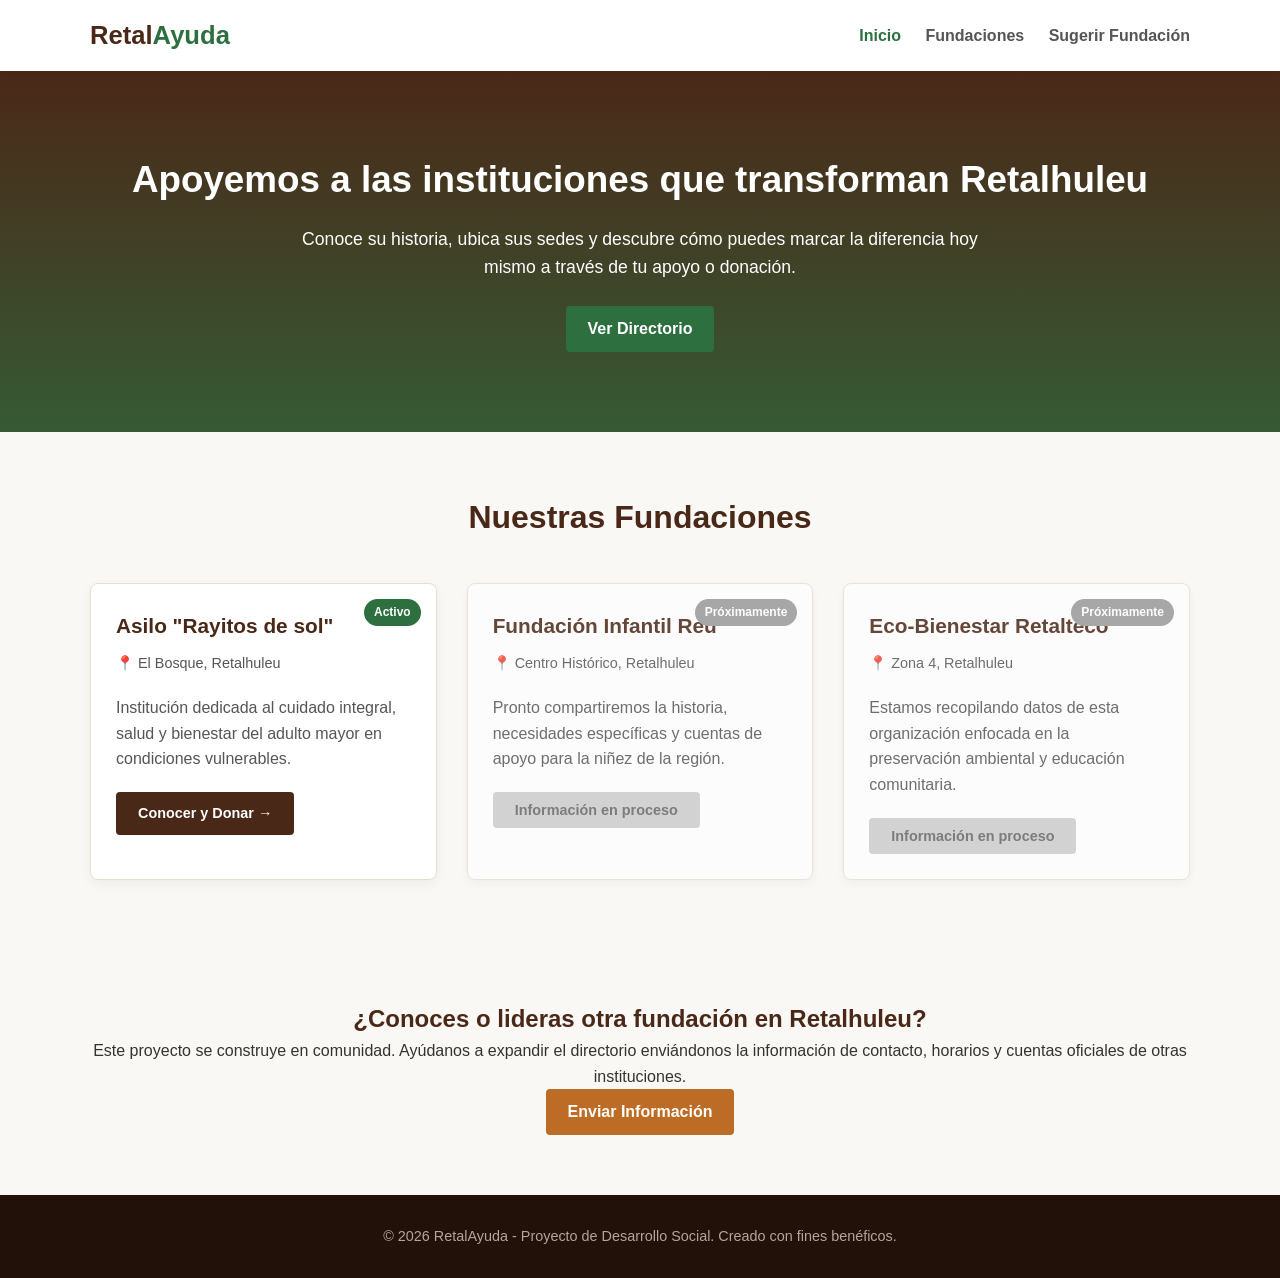
==== index.html @ 09174a7c "Fix HTML formatting for index.html" ====
<!DOCTYPE html>
<html lang="es">
<head>
    <meta charset="UTF-8">
    <meta name="viewport" content="width=device-width, initial-scale=1.0">
    <title>Fundaciones de Retalhuleu | Directorio Social</title>
<link rel="stylesheet" href="styles.css">
</head>
<body>

    <header class="main-header">
        <div class="container">
            <h1 class="logo">Retal<span>Ayuda</span></h1>
            <nav class="main-nav">
                <a href="index.html" class="active">Inicio</a>
                <a href="#directorio">Fundaciones</a>
                <a href="#contacto">Sugerir Fundación</a>
            </nav>
        </div>
    </header>

    <section class="hero">
        <div class="container">
            <h2>Apoyemos a las instituciones que transforman Retalhuleu</h2>
            <p>Conoce su historia, ubica sus sedes y descubre cómo puedes marcar la diferencia hoy mismo a través de tu apoyo o donación.</p>
            <a href="#directorio" class="btn-primary">Ver Directorio</a>
        </div>
    </section>

    <section id="directorio" class="directory-section">
        <div class="container">
            <h2 class="section-title">Nuestras Fundaciones</h2>
            <div class="grid-directory">
                
                <div class="card card-active">
                    <div class="card-badge badge-success">Activo</div>
                    <div class="card-content">
                        <h3>Asilo "Rayitos de sol"</h3>
                        <p class="location-tag">📍 El Bosque, Retalhuleu</p>
                        <p>Institución dedicada al cuidado integral, salud y bienestar del adulto mayor en condiciones vulnerables.</p>
                        <a href="asilo-rayitos-de-sol.html" class="btn-card">Conocer y Donar →</a>
                    </div>
                </div>

                <div class="card card-disabled">
                    <div class="card-badge badge-pending">Próximamente</div>
                    <div class="card-content">
                        <h3>Fundación Infantil Reu</h3>
                        <p class="location-tag">📍 Centro Histórico, Retalhuleu</p>
                        <p>Pronto compartiremos la historia, necesidades específicas y cuentas de apoyo para la niñez de la región.</p>
                        <button class="btn-card" disabled>Información en proceso</button>
                    </div>
                </div>

                <div class="card card-disabled">
                    <div class="card-badge badge-pending">Próximamente</div>
                    <div class="card-content">
                        <h3>Eco-Bienestar Retalteco</h3>
                        <p class="location-tag">📍 Zona 4, Retalhuleu</p>
                        <p>Estamos recopilando datos de esta organización enfocada en la preservación ambiental y educación comunitaria.</p>
                        <button class="btn-card" disabled>Información en proceso</button>
                    </div>
                </div>

            </div>
        </div>
    </section>

    <section id="contacto" class="collab-section">
        <div class="container text-center">
            <h2>¿Conoces o lideras otra fundación en Retalhuleu?</h2>
            <p>Este proyecto se construye en comunidad. Ayúdanos a expandir el directorio enviándonos la información de contacto, horarios y cuentas oficiales de otras instituciones.</p>
            <a href="mailto:tu-correo@gmail.com" class="btn-secondary">Enviar Información</a>
        </div>
    </section>

    <footer class="main-footer">
        <div class="container text-center">
            <p>© 2026 RetalAyuda - Proyecto de Desarrollo Social. Creado con fines benéficos.</p>
        </div>
    </footer>

</body>
</html>
---- styles.css ----
/* ---- Estilos Globales y Reset ---- */
* {
    margin: 0;
    padding: 0;
    box-sizing: border-box;
}

body {
    font-family: 'Segoe UI', Arial, sans-serif;
    line-height: 1.6;
    color: #333333;
    background-color: #faf8f5;
}

.container {
    width: 90%;
    max-width: 1100px;
    margin: 0 auto;
}

.text-center { text-align: center; }
.bg-light { background-color: #f0eae4; }

/* ---- Tipografía y Botones ---- */
h1, h2, h3, h4 {
    color: #4a2818; /* Tono café arcilla cálido y social */
}

.btn-primary, .btn-secondary, .btn-card {
    display: inline-block;
    padding: 10px 22px;
    border-radius: 4px;
    text-decoration: none;
    font-weight: bold;
    transition: all 0.3s ease;
    cursor: pointer;
}

.btn-primary {
    background-color: #2e6f40; /* Verde institucional / esperanza */
    color: #ffffff;
}
.btn-primary:hover { background-color: #1e4b2a; }

.btn-secondary {
    background-color: #bc6c25; /* Ocre / Calidez */
    color: #ffffff;
}
.btn-secondary:hover { background-color: #9b5418; }

.btn-card {
    background-color: #4a2818;
    color: white;
    font-size: 0.9rem;
    border: none;
}
.btn-card:hover { background-color: #2b140a; }

button:disabled {
    background-color: #cccccc !important;
    color: #666666 !important;
    cursor: not-allowed;
}

/* ---- Encabezado Comercial ---- */
.main-header {
    background-color: #ffffff;
    box-shadow: 0 2px 5px rgba(0,0,0,0.05);
    padding: 15px 0;
    position: sticky;
    top: 0;
    z-index: 100;
}

.main-header .container {
    display: flex;
    justify-content: space-between;
    align-items: center;
    flex-wrap: wrap;
}

.logo {
    font-size: 1.6rem;
    font-weight: 800;
}
.logo a { text-decoration: none; color: #4a2818; }
.logo span { color: #2e6f40; }

.main-nav a {
    text-decoration: none;
    color: #555555;
    margin-left: 20px;
    font-weight: 600;
}
.main-nav a:hover, .main-nav a.active {
    color: #2e6f40;
}

/* ---- Secciones de la Landing Page ---- */
.hero {
    background: linear-gradient(rgba(74, 40, 24, 0.8), rgba(46, 111, 64, 0.7)), url('../assets/img/hero-bg.jpg') no-repeat center center/cover;
    background-color: #4a2818; /* Fallback */
    color: #ffffff;
    padding: 80px 0;
    text-align: center;
}

.hero h2 { color: #ffffff; font-size: 2.3rem; margin-bottom: 15px; }
.hero p { max-width: 700px; margin: 0 auto 25px auto; font-size: 1.1rem; }

.inner-section, .directory-section, .collab-section {
    padding: 60px 0;
}

.section-title {
    text-align: center;
    font-size: 2rem;
    margin-bottom: 40px;
    position: relative;
}

/* ---- Rejillas y Tarjetas (Grids) ---- */
.grid-directory, .grid-stories {
    display: grid;
    grid-template-columns: repeat(auto-fit, minmax(300px, 1fr));
    gap: 30px;
}

.card, .story-card {
    background-color: #ffffff;
    border-radius: 8px;
    box-shadow: 0 4px 12px rgba(0,0,0,0.05);
    overflow: hidden;
    position: relative;
    border: 1px solid #eaddcf;
}

.card-content, .story-body {
    padding: 25px;
}

.card h3, .story-body h3 { margin-bottom: 10px; font-size: 1.3rem; }
.location-tag { color: #777777; font-size: 0.9rem; margin-bottom: 12px; }
.card p { margin-bottom: 20px; color: #555555; }

.card-badge {
    position: absolute;
    top: 15px;
    right: 15px;
    padding: 4px 10px;
    border-radius: 20px;
    font-size: 0.75rem;
    font-weight: bold;
    color: #ffffff;
}
.badge-success { background-color: #2e6f40; }
.badge-pending { background-color: #999999; }

.card-disabled { opacity: 0.85; background-color: #fdfdfd; }

/* ---- Estilos de Historias ---- */
.story-card { display: flex; flex-direction: column; align-items: center; text-align: center; }
.story-img-placeholder {
    font-size: 3.5rem;
    background-color: #f0eae4;
    width: 90px;
    height: 90px;
    border-radius: 50%;
    display: flex;
    align-items: center;
    justify-content: center;
    margin-top: 25px;
}
.story-body p { font-style: italic; color: #444444; }

/* ---- Estilos de Donaciones ---- */
.grid-bank-accounts {
    display: grid;
    grid-template-columns: repeat(auto-fit, minmax(280px, 1fr));
    gap: 20px;
    margin-top: 30px;
}

.bank-card {
    background-color: #ffffff;
    padding: 30px;
    border-radius: 6px;
    border-left: 5px solid #bc6c25;
    box-shadow: 0 2px 8px rgba(0,0,0,0.04);
}
.bank-card h4 { margin-bottom: 15px; font-size: 1.1rem; }
.bank-name { color: #2e6f40; font-weight: bold; }
.account-number { font-size: 1.2rem; margin: 8px 0; color: #111; }

/* ---- Info Adicional e iframe de Mapa ---- */
.page-title-banner { background-color: #4a2818; color: #ffffff; padding: 45px 0; text-align: center; }
.page-title-banner h2 { color: white; font-size: 2.2rem; }
.category-tag { background-color: #2e6f40; padding: 3px 10px; border-radius: 3px; font-size: 0.8rem; font-weight: bold; }

.grid-info {
    display: grid;
    grid-template-columns: repeat(auto-fit, minmax(320px, 1fr));
    gap: 40px;
    align-items: center;
}

.schedule-box { background-color: #f0eae4; padding: 20px; border-radius: 6px; margin: 20px 0; }
.schedule-box ul { list-style: none; padding-left: 0; }
.schedule-box li { margin-bottom: 8px; }
.note { font-size: 0.9rem; color: #666; }
.map-container { border-radius: 8px; overflow: hidden; box-shadow: 0 4px 10px rgba(0,0,0,0.1); }

/* ---- Footer ---- */
.main-footer { background-color: #221109; color: #b5a49c; padding: 30px 0; font-size: 0.9rem; }
.back-link { color: #ffffff; text-decoration: none; display: inline-block; margin-bottom: 10px; }
.back-link:hover { color: #bc6c25; }

/* ---- Responsive (Pantallas Pequeñas) ---- */
@media (max-width: 768px) {
    .main-header .container { flex-direction: column; text-align: center; }
    .main-nav { margin-top: 15px; }
    .main-nav a { margin: 0 10px; }
    .hero h2 { font-size: 1.8rem; }
}
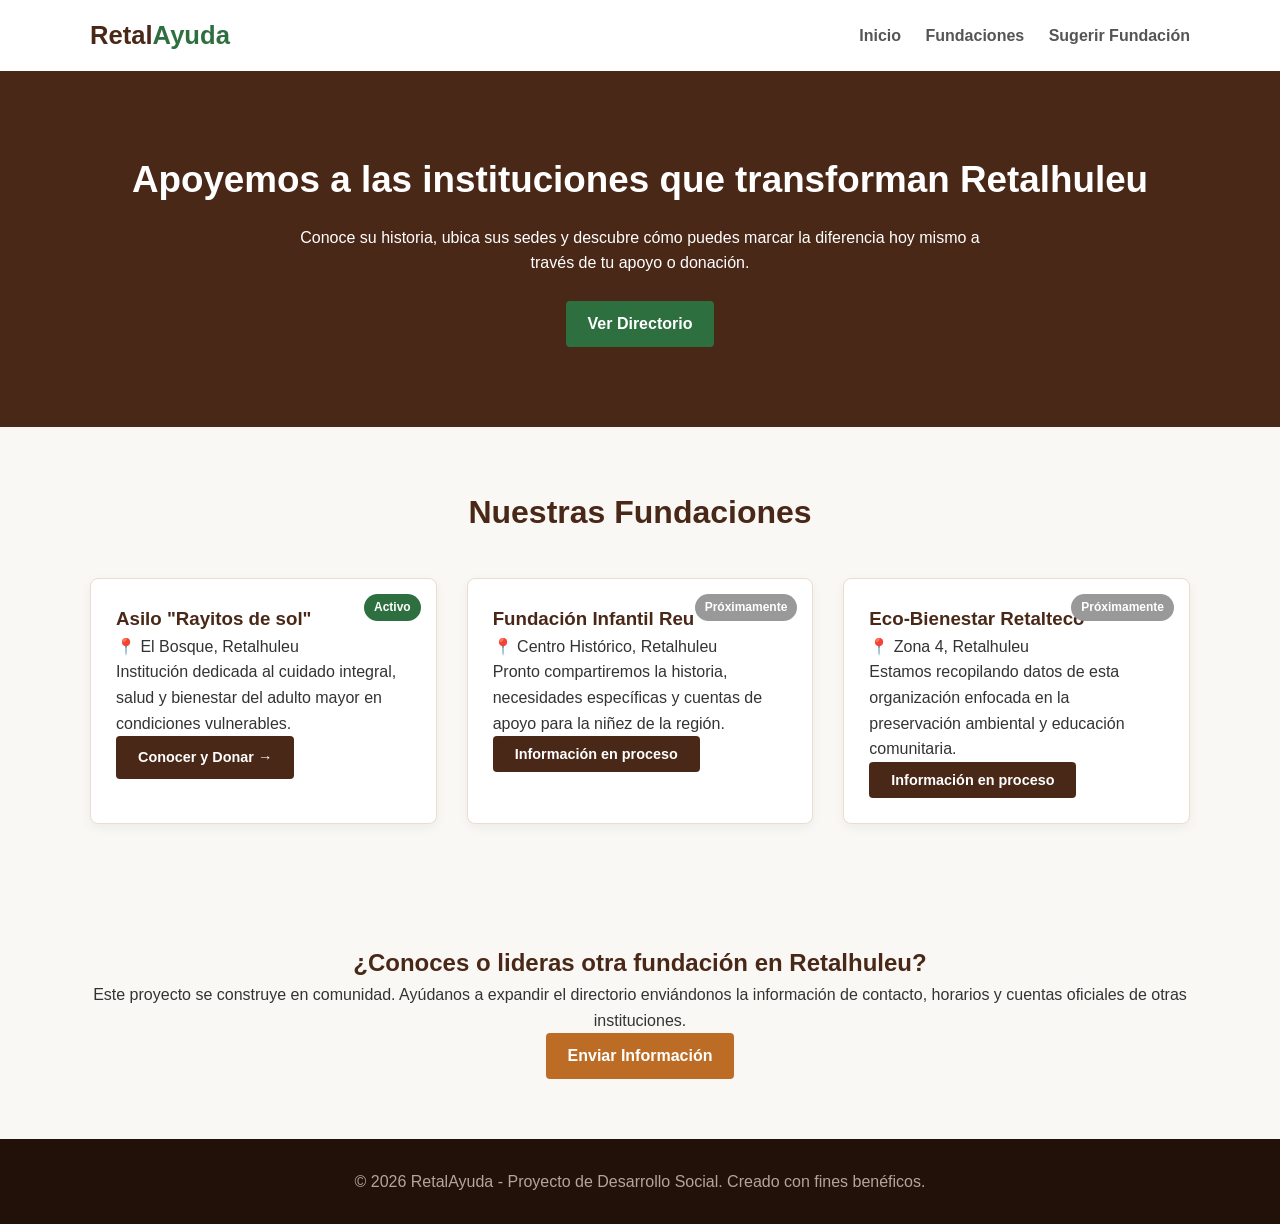
==== commit a1aa623f: "Update stylesheet link path in index.html" ====
--- a/index.html
+++ b/index.html
@@ -4,7 +4,7 @@
     <meta charset="UTF-8">
     <meta name="viewport" content="width=device-width, initial-scale=1.0">
     <title>Fundaciones de Retalhuleu | Directorio Social</title>
-<link rel="stylesheet" href="styles.css">
+<link rel="stylesheet" href="css/styles.css">
 </head>
 <body>
 
--- a/css/styles.css
+++ b/css/styles.css
@@ -0,0 +1,148 @@
+* {
+    margin: 0;
+    padding: 0;
+    box-sizing: border-box;
+}
+
+body {
+    font-family: 'Segoe UI', Arial, sans-serif;
+    line-height: 1.6;
+    color: #333333;
+    background-color: #faf8f5;
+    padding: 0;
+}
+
+.container {
+    width: 90%;
+    max-width: 1100px;
+    margin: 0 auto;
+}
+
+.text-center { text-align: center; }
+.bg-light { background-color: #f0eae4; }
+
+h1, h2, h3, h4 {
+    color: #4a2818;
+}
+
+.btn-primary, .btn-secondary, .btn-card {
+    display: inline-block;
+    padding: 10px 22px;
+    border-radius: 4px;
+    text-decoration: none;
+    font-weight: bold;
+    cursor: pointer;
+}
+
+.btn-primary {
+    background-color: #2e6f40;
+    color: #ffffff;
+}
+
+.btn-secondary {
+    background-color: #bc6c25;
+    color: #ffffff;
+}
+
+.btn-card {
+    background-color: #4a2818;
+    color: white;
+    font-size: 0.9rem;
+    border: none;
+}
+
+.main-header {
+    background-color: #ffffff;
+    box-shadow: 0 2px 5px rgba(0,0,0,0.05);
+    padding: 15px 0;
+}
+
+.main-header .container {
+    display: flex;
+    justify-content: space-between;
+    align-items: center;
+}
+
+.logo {
+    font-size: 1.6rem;
+    font-weight: 800;
+}
+.logo span { color: #2e6f40; }
+
+.main-nav a {
+    text-decoration: none;
+    color: #555555;
+    margin-left: 20px;
+    font-weight: 600;
+}
+
+.hero {
+    background-color: #4a2818;
+    color: #ffffff;
+    padding: 80px 0;
+    text-align: center;
+}
+
+.hero h2 { color: #ffffff; font-size: 2.3rem; margin-bottom: 15px; }
+.hero p { max-width: 700px; margin: 0 auto 25px auto; }
+
+.inner-section, .directory-section, .collab-section {
+    padding: 60px 0;
+}
+
+.section-title {
+    text-align: center;
+    font-size: 2rem;
+    margin-bottom: 40px;
+}
+
+.grid-directory, .grid-stories {
+    display: grid;
+    grid-template-columns: repeat(auto-fit, minmax(300px, 1fr));
+    gap: 30px;
+}
+
+.card, .story-card {
+    background-color: #ffffff;
+    border-radius: 8px;
+    box-shadow: 0 4px 12px rgba(0,0,0,0.05);
+    position: relative;
+    border: 1px solid #eaddcf;
+    padding: 25px;
+}
+
+.card-badge {
+    position: absolute;
+    top: 15px;
+    right: 15px;
+    padding: 4px 10px;
+    border-radius: 20px;
+    font-size: 0.75rem;
+    font-weight: bold;
+    color: #ffffff;
+}
+.badge-success { background-color: #2e6f40; }
+.badge-pending { background-color: #999999; }
+
+.grid-bank-accounts {
+    display: grid;
+    grid-template-columns: repeat(auto-fit, minmax(280px, 1fr));
+    gap: 20px;
+}
+
+.bank-card {
+    background-color: #ffffff;
+    padding: 30px;
+    border-radius: 6px;
+    border-left: 5px solid #bc6c25;
+}
+
+.grid-info {
+    display: grid;
+    grid-template-columns: repeat(auto-fit, minmax(320px, 1fr));
+    gap: 40px;
+}
+
+.schedule-box { background-color: #f0eae4; padding: 20px; border-radius: 6px; }
+
+.main-footer { background-color: #221109; color: #b5a49c; padding: 30px 0; text-align: center; }
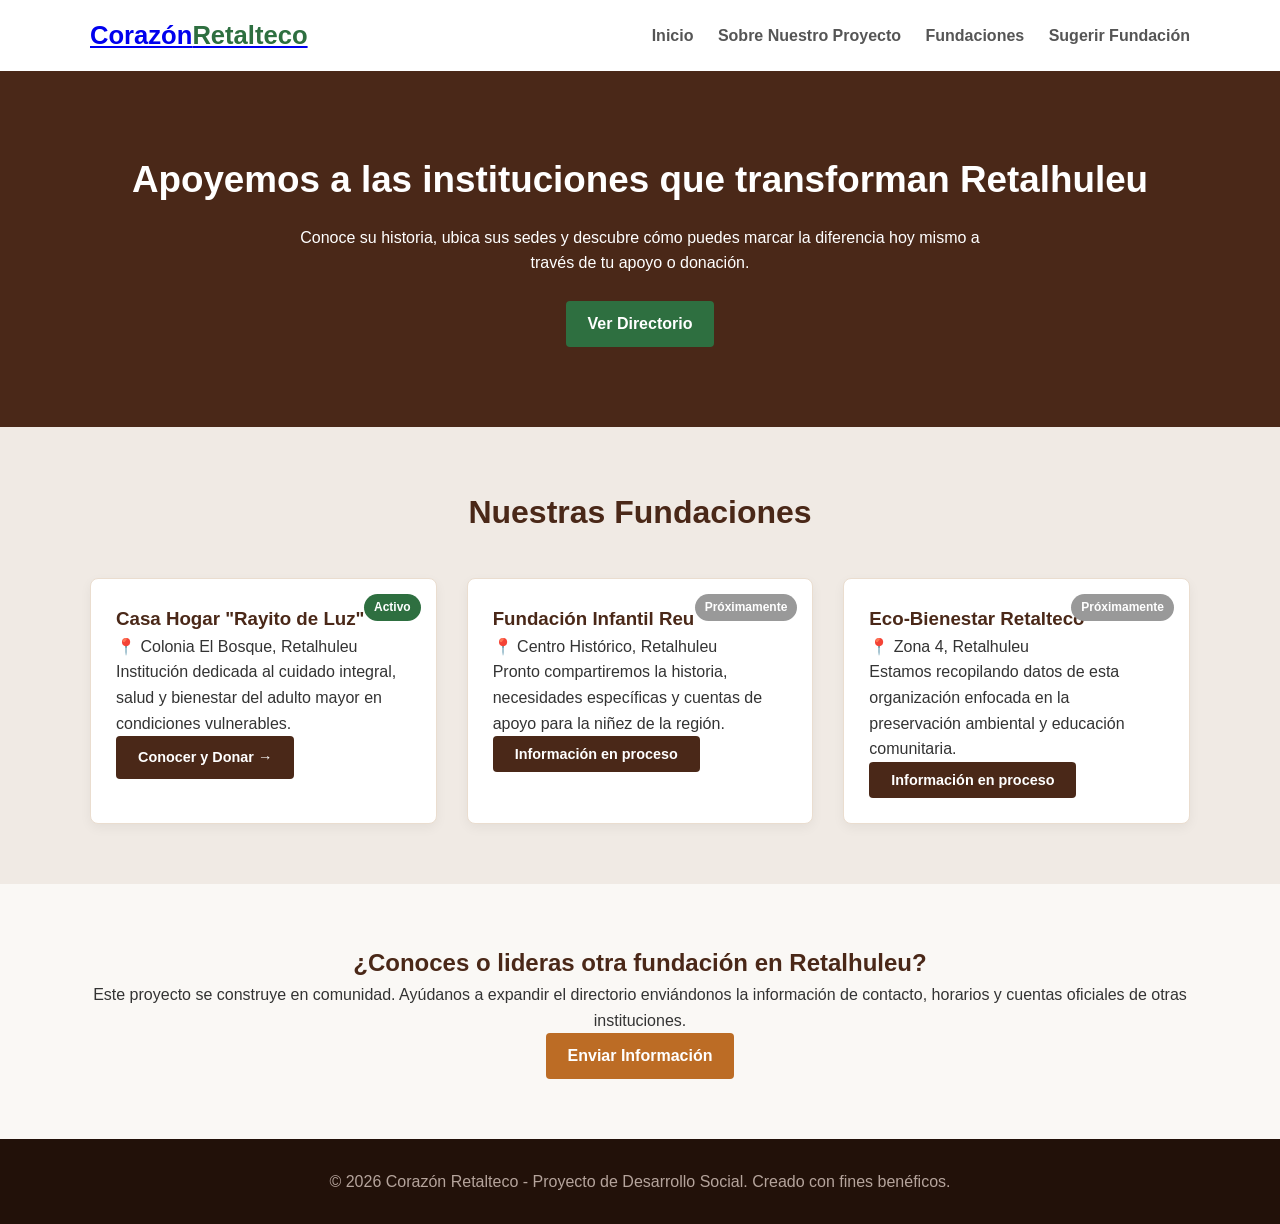
==== commit e2924a4e: "Update project section link and remove content" ====
--- a/index.html
+++ b/index.html
@@ -3,22 +3,25 @@
 <head>
     <meta charset="UTF-8">
     <meta name="viewport" content="width=device-width, initial-scale=1.0">
-    <title>Fundaciones de Retalhuleu | Directorio Social</title>
-<link rel="stylesheet" href="css/styles.css">
+    <title>Corazón Retalteco | Directorio Social</title>
+    <link rel="stylesheet" href="css/styles.css">
 </head>
 <body>
 
+    <!-- Encabezado y Navegación -->
     <header class="main-header">
         <div class="container">
-            <h1 class="logo">Retal<span>Ayuda</span></h1>
+            <h1 class="logo"><a href="index.html">Corazón<span>Retalteco</span></a></h1>
             <nav class="main-nav">
                 <a href="index.html" class="active">Inicio</a>
+                <a href="sobreproyecto.html">Sobre Nuestro Proyecto</a>
                 <a href="#directorio">Fundaciones</a>
                 <a href="#contacto">Sugerir Fundación</a>
             </nav>
         </div>
     </header>
 
+    <!-- Héroe / Presentación principal -->
     <section class="hero">
         <div class="container">
             <h2>Apoyemos a las instituciones que transforman Retalhuleu</h2>
@@ -27,21 +30,24 @@
         </div>
     </section>
 
-    <section id="directorio" class="directory-section">
+    <!-- Directorio de Fundaciones (Ahora con fondo suave) -->
+    <section id="directorio" class="directory-section bg-light">
         <div class="container">
             <h2 class="section-title">Nuestras Fundaciones</h2>
             <div class="grid-directory">
                 
+                <!-- Tarjeta Activa: Casa Hogar Rayito de Luz -->
                 <div class="card card-active">
                     <div class="card-badge badge-success">Activo</div>
                     <div class="card-content">
-                        <h3>Asilo "Rayitos de sol"</h3>
-                        <p class="location-tag">📍 El Bosque, Retalhuleu</p>
+                        <h3>Casa Hogar "Rayito de Luz"</h3>
+                        <p class="location-tag">📍 Colonia El Bosque, Retalhuleu</p>
                         <p>Institución dedicada al cuidado integral, salud y bienestar del adulto mayor en condiciones vulnerables.</p>
                         <a href="asilo-rayitos-de-sol.html" class="btn-card">Conocer y Donar →</a>
                     </div>
                 </div>
 
+                <!-- Tarjeta Pendiente 1 -->
                 <div class="card card-disabled">
                     <div class="card-badge badge-pending">Próximamente</div>
                     <div class="card-content">
@@ -52,6 +58,7 @@
                     </div>
                 </div>
 
+                <!-- Tarjeta Pendiente 2 -->
                 <div class="card card-disabled">
                     <div class="card-badge badge-pending">Próximamente</div>
                     <div class="card-content">
@@ -66,6 +73,7 @@
         </div>
     </section>
 
+    <!-- Sección de Colaboración / Contacto -->
     <section id="contacto" class="collab-section">
         <div class="container text-center">
             <h2>¿Conoces o lideras otra fundación en Retalhuleu?</h2>
@@ -74,9 +82,10 @@
         </div>
     </section>
 
+    <!-- Pie de página -->
     <footer class="main-footer">
         <div class="container text-center">
-            <p>© 2026 RetalAyuda - Proyecto de Desarrollo Social. Creado con fines benéficos.</p>
+            <p>© 2026 Corazón Retalteco - Proyecto de Desarrollo Social. Creado con fines benéficos.</p>
         </div>
     </footer>
 
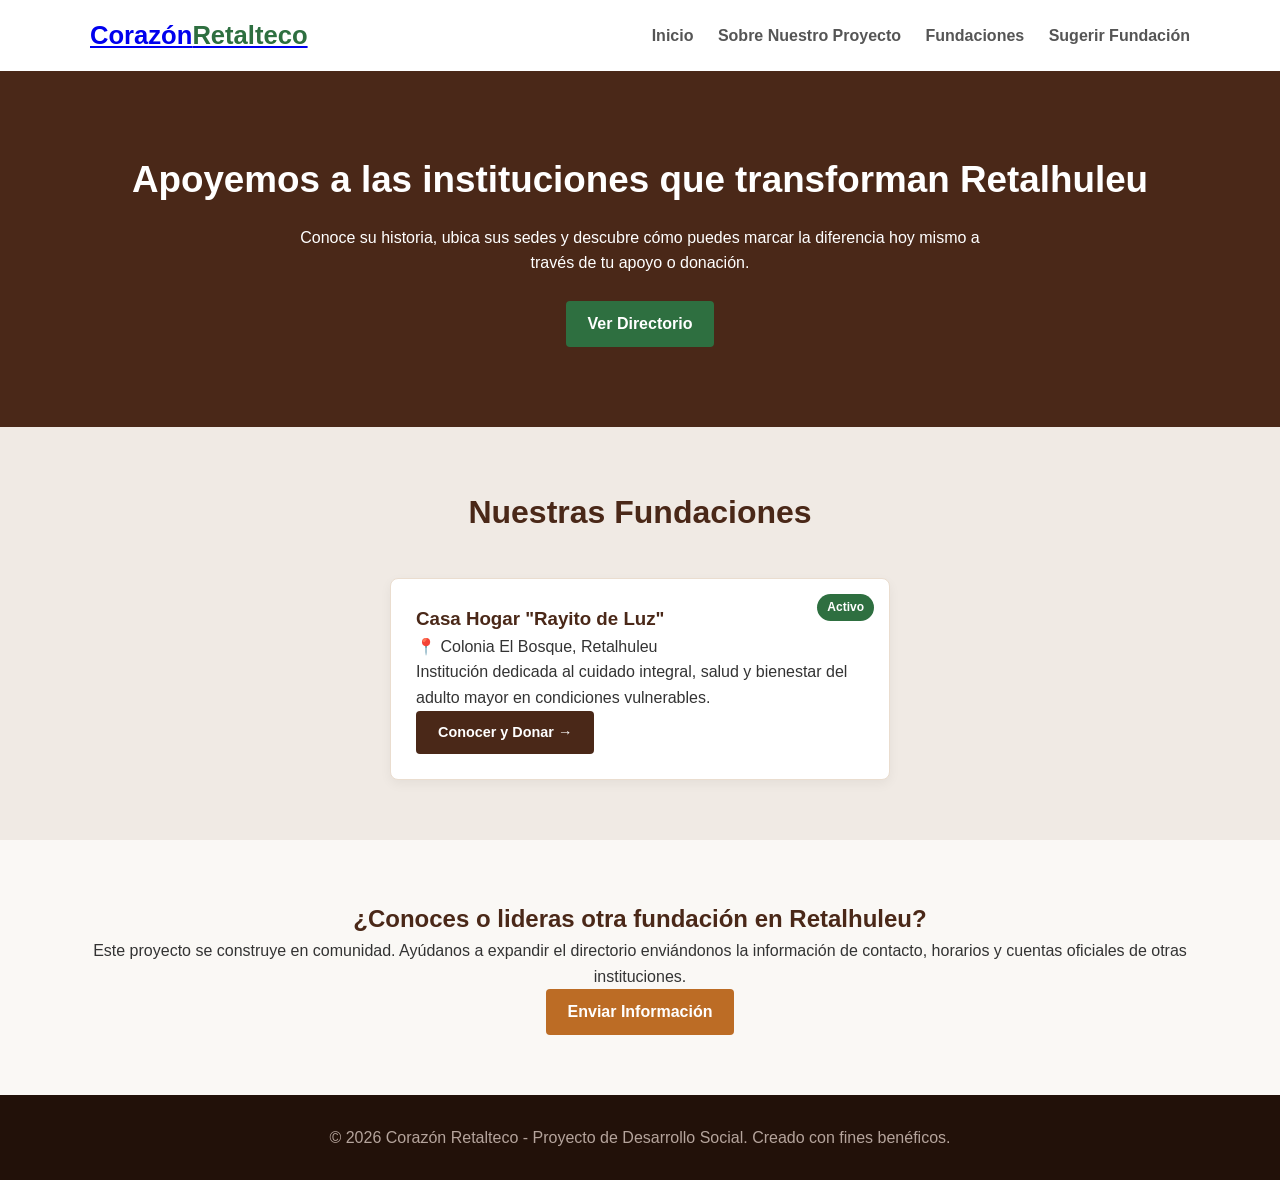
==== commit 1adffb20: "Update foundation directory section comments and styles" ====
--- a/index.html
+++ b/index.html
@@ -30,42 +30,20 @@
         </div>
     </section>
 
-    <!-- Directorio de Fundaciones (Ahora con fondo suave) -->
+    <!-- Directorio de Fundaciones (Únicamente Rayito de Luz) -->
     <section id="directorio" class="directory-section bg-light">
         <div class="container">
             <h2 class="section-title">Nuestras Fundaciones</h2>
-            <div class="grid-directory">
+            <div class="grid-directory" style="display: flex; justify-content: center;">
                 
-                <!-- Tarjeta Activa: Casa Hogar Rayito de Luz -->
-                <div class="card card-active">
+                <!-- Única Tarjeta Activa: Casa Hogar Rayito de Luz -->
+                <div class="card card-active" style="max-width: 500px; width: 100%;">
                     <div class="card-badge badge-success">Activo</div>
                     <div class="card-content">
                         <h3>Casa Hogar "Rayito de Luz"</h3>
                         <p class="location-tag">📍 Colonia El Bosque, Retalhuleu</p>
                         <p>Institución dedicada al cuidado integral, salud y bienestar del adulto mayor en condiciones vulnerables.</p>
                         <a href="asilo-rayitos-de-sol.html" class="btn-card">Conocer y Donar →</a>
-                    </div>
-                </div>
-
-                <!-- Tarjeta Pendiente 1 -->
-                <div class="card card-disabled">
-                    <div class="card-badge badge-pending">Próximamente</div>
-                    <div class="card-content">
-                        <h3>Fundación Infantil Reu</h3>
-                        <p class="location-tag">📍 Centro Histórico, Retalhuleu</p>
-                        <p>Pronto compartiremos la historia, necesidades específicas y cuentas de apoyo para la niñez de la región.</p>
-                        <button class="btn-card" disabled>Información en proceso</button>
-                    </div>
-                </div>
-
-                <!-- Tarjeta Pendiente 2 -->
-                <div class="card card-disabled">
-                    <div class="card-badge badge-pending">Próximamente</div>
-                    <div class="card-content">
-                        <h3>Eco-Bienestar Retalteco</h3>
-                        <p class="location-tag">📍 Zona 4, Retalhuleu</p>
-                        <p>Estamos recopilando datos de esta organización enfocada en la preservación ambiental y educación comunitaria.</p>
-                        <button class="btn-card" disabled>Información en proceso</button>
                     </div>
                 </div>
 
